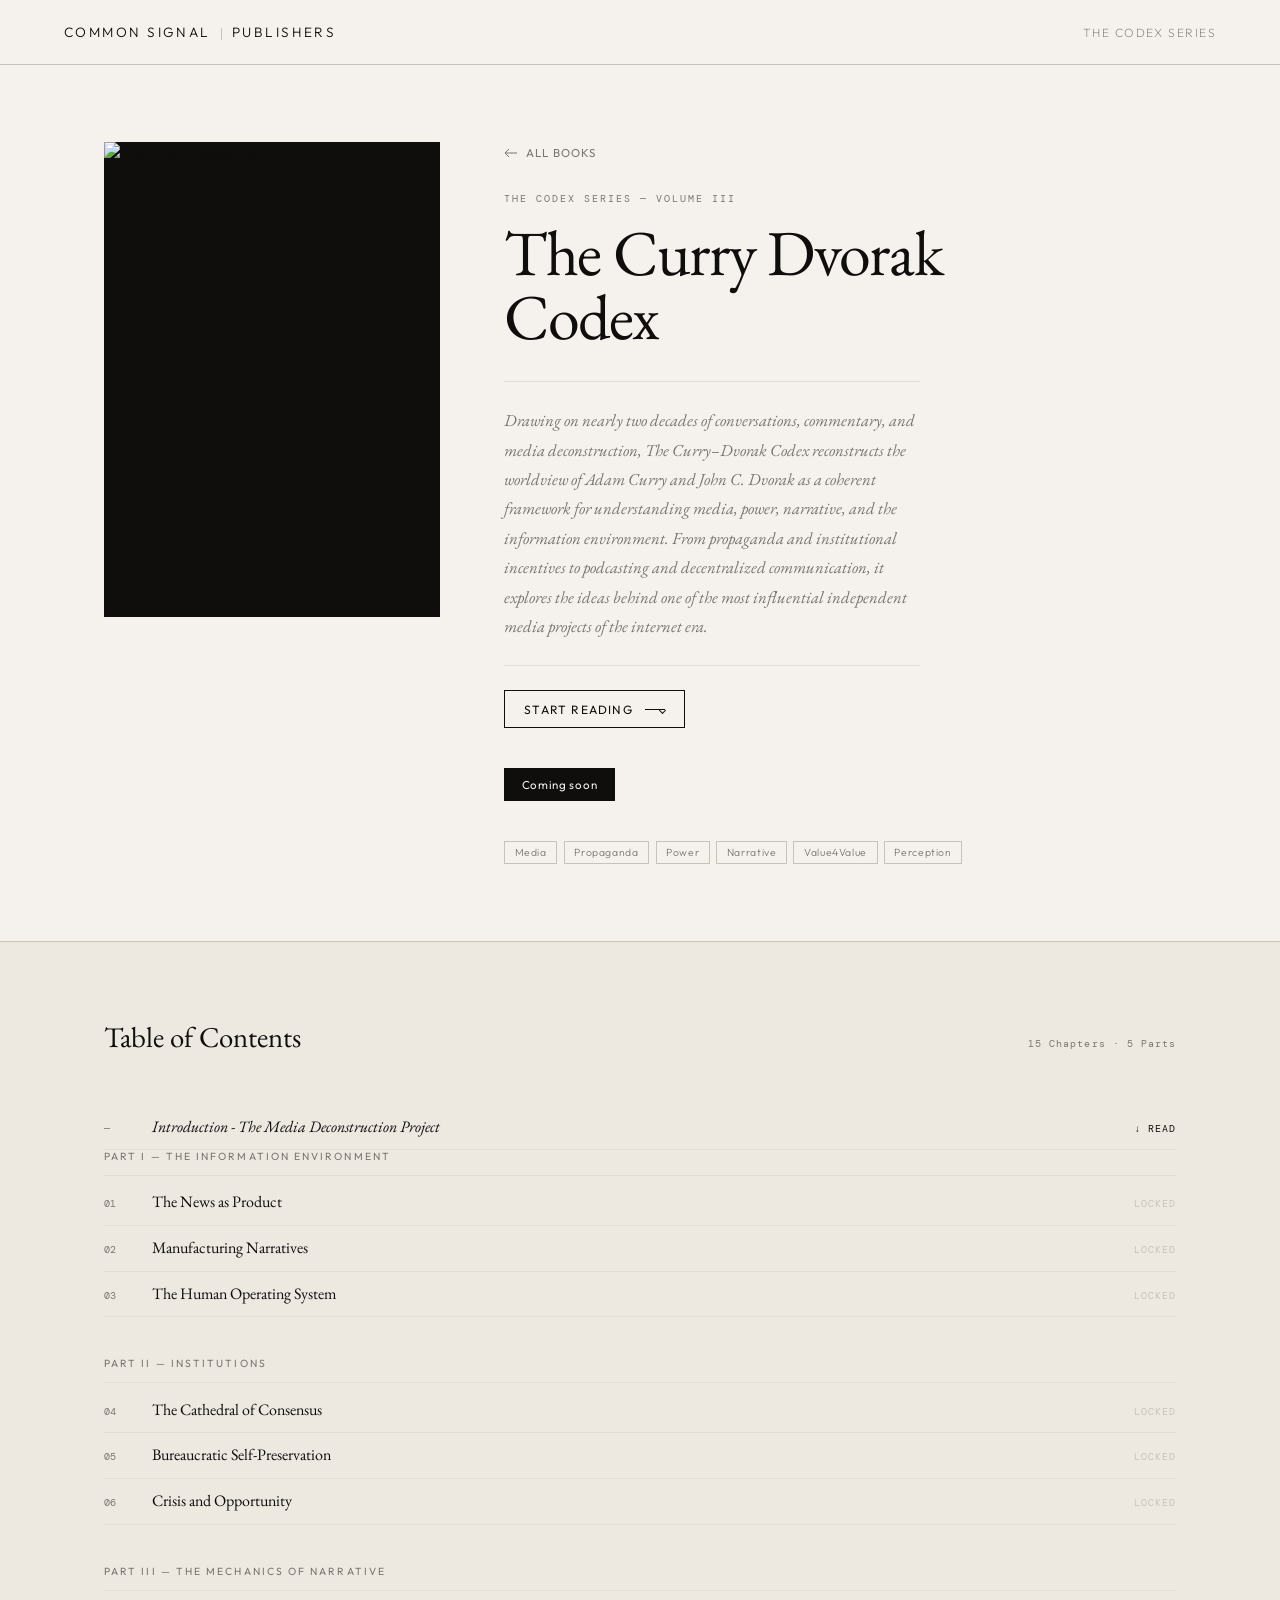
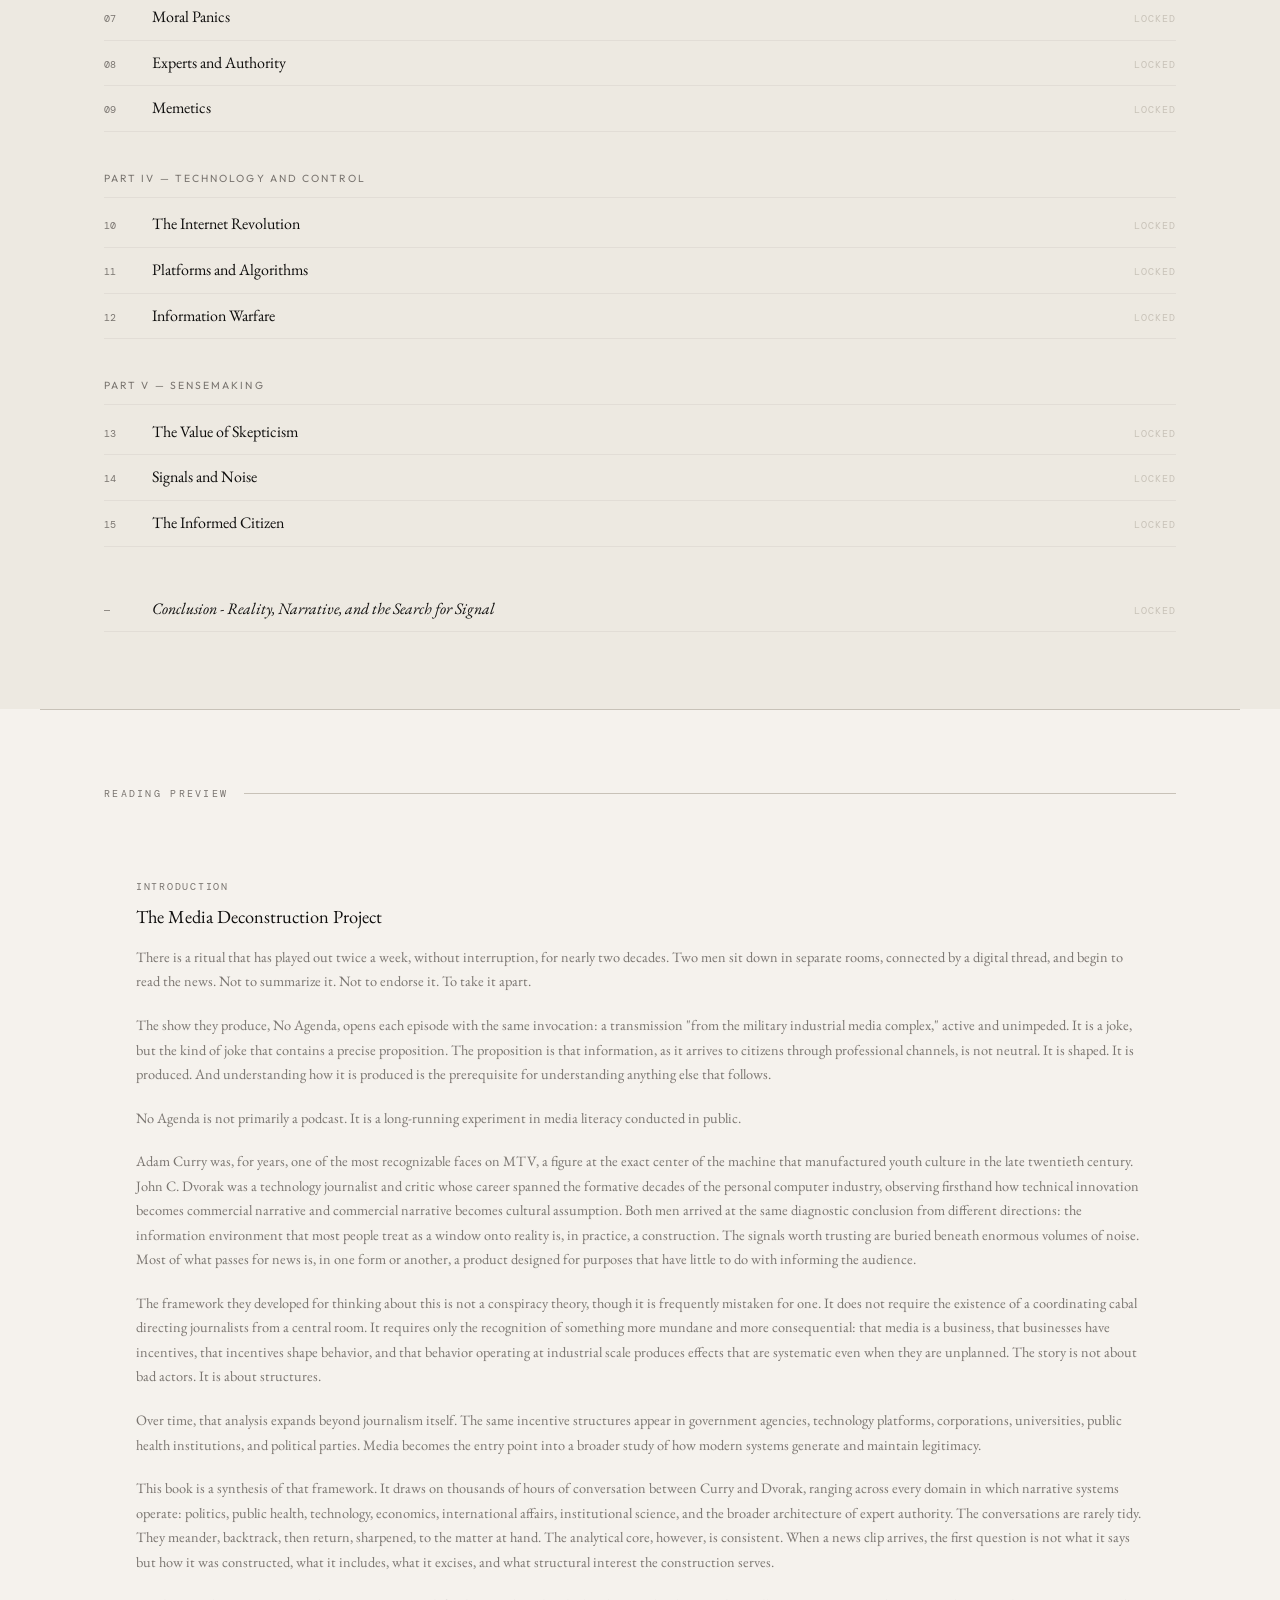
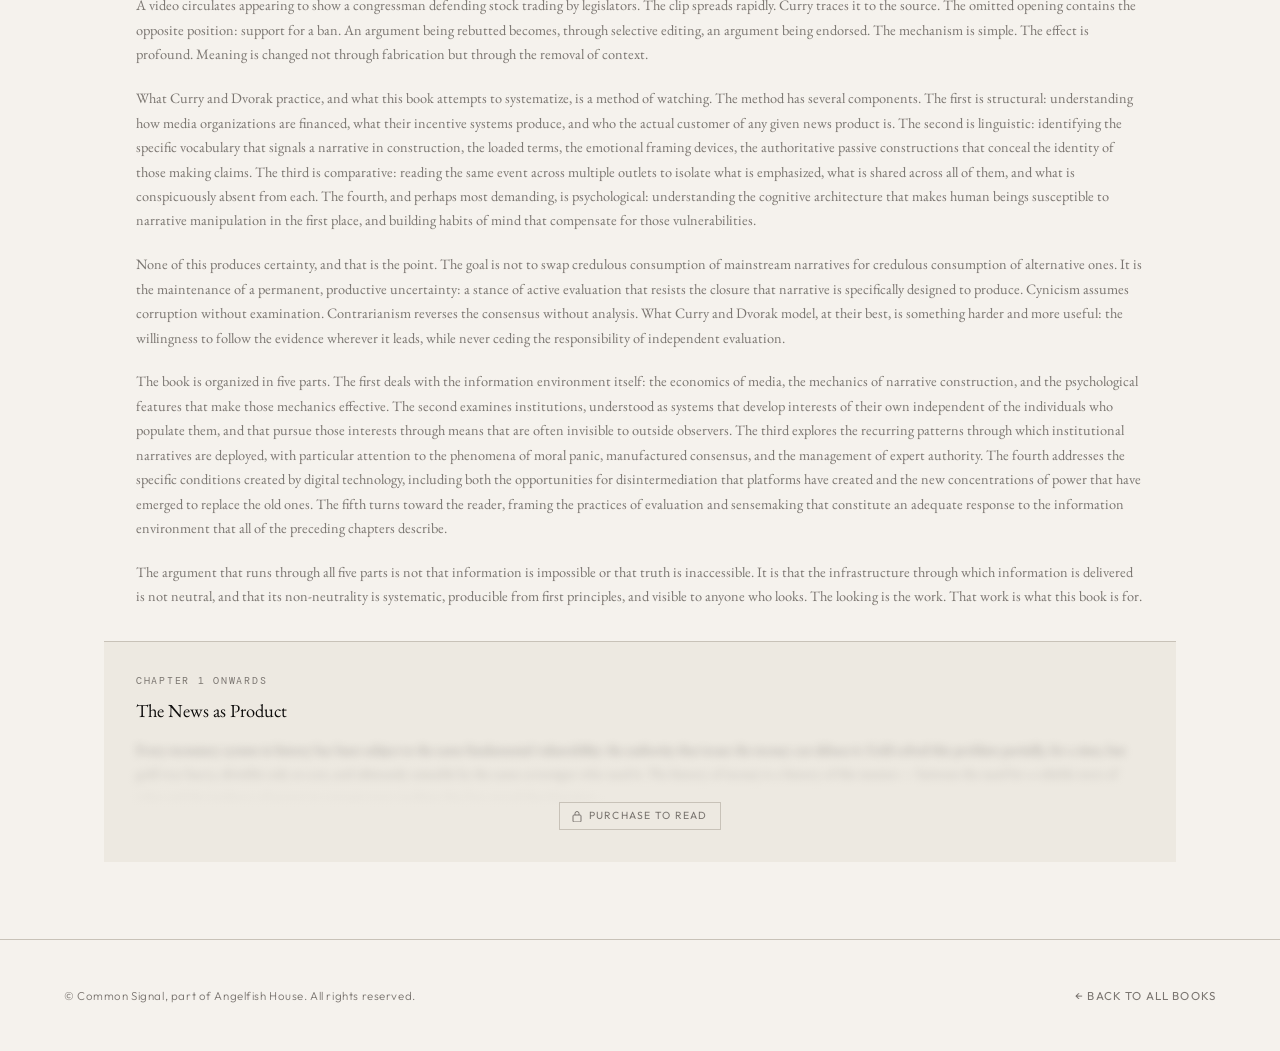
==== currydvorak.html @ f29df6d0 "Add files via upload" ====
<!DOCTYPE html>
<html lang="en">
<head>
<meta charset="UTF-8">
<meta name="viewport" content="width=device-width, initial-scale=1.0">
<title>The Curry Dvorak Codex — Common Signal</title>
<link rel="preconnect" href="https://fonts.googleapis.com">
<link rel="preconnect" href="https://fonts.gstatic.com" crossorigin>
<link rel="stylesheet" href="styles.css">
</head>
<body>

<header class="site-header">
  <div class="header-inner">
    <a class="wordmark" href="index.html">Common Signal<span></span>Publishers</a>
    <span class="series-label-nav">The Codex Series</span>
  </div>
</header>

<div class="book-hero">
  <div class="book-cover-hero">
    <img src="images/currydvorak_cover2.png" alt="The Curry Dvorak cover">
  </div>
  <div class="book-hero-meta">
    <a class="back-link" href="index.html">
      <svg width="14" height="10" viewBox="0 0 14 10" fill="none"><path d="M5 1L1 5l4 4M1 5h12" stroke="currentColor" stroke-width="1"/></svg>
      All books
    </a>
    <p class="book-hero-series">The Codex Series — Volume III</p>
    <h1 class="book-hero-title">The Curry Dvorak<br>Codex</h1>
    <p class="book-hero-synopsis">Drawing on nearly two decades of conversations, commentary, and media deconstruction, The Curry–Dvorak Codex reconstructs the worldview of Adam Curry and John C. Dvorak as a coherent framework for understanding media, power, narrative, and the information environment. From propaganda and institutional incentives to podcasting and decentralized communication, it explores the ideas behind one of the most influential independent media projects of the internet era.</p>
    <a href="#saylor-preview" class="start-reading-btn">Start Reading <span class="start-reading-arrow"></span></a>
    <div class="purchase-section">
        <a href="#" class="purchase-link">Coming soon</a>
    </div>
    <div class="book-themes">
      <span class="theme-tag">Media</span><span class="theme-tag">Propaganda</span><span class="theme-tag">Power</span><span class="theme-tag">Narrative</span><span class="theme-tag">Value4Value</span><span class="theme-tag">Perception</span>
    </div>
  </div>
</div>

<section class="toc-section">
  <div class="toc-inner">
    <div class="toc-header">
      <h2 class="toc-title">Table of Contents</h2>
      <span class="toc-count">15 Chapters · 5 Parts</span>
    </div>
    <div class="toc-intro"><span class="chapter-num">—</span><span class="chapter-title">Introduction - The Media Deconstruction Project</span><a class="chapter-open" href="#currydvorak-preview" style="text-decoration:none;">↓ Read</a></div>
    <div class="toc-part">
      <p class="toc-part-label">Part I — The Information Environment</p>
      <div class="toc-chapter"><span class="chapter-num">01</span><span class="chapter-title">The News as Product</span><span class="chapter-lock">Locked</span></div>
      <div class="toc-chapter"><span class="chapter-num">02</span><span class="chapter-title">Manufacturing Narratives</span><span class="chapter-lock">Locked</span></div>
      <div class="toc-chapter"><span class="chapter-num">03</span><span class="chapter-title">The Human Operating System</span><span class="chapter-lock">Locked</span></div>
    </div>
    <div class="toc-part">
      <p class="toc-part-label">Part II — Institutions</p>
      <div class="toc-chapter"><span class="chapter-num">04</span><span class="chapter-title">The Cathedral of Consensus</span><span class="chapter-lock">Locked</span></div>
      <div class="toc-chapter"><span class="chapter-num">05</span><span class="chapter-title">Bureaucratic Self-Preservation</span><span class="chapter-lock">Locked</span></div>
      <div class="toc-chapter"><span class="chapter-num">06</span><span class="chapter-title">Crisis and Opportunity</span><span class="chapter-lock">Locked</span></div>
    </div>
    <div class="toc-part">
      <p class="toc-part-label">Part III — The Mechanics of Narrative</p>
      <div class="toc-chapter"><span class="chapter-num">07</span><span class="chapter-title">Moral Panics</span><span class="chapter-lock">Locked</span></div>
      <div class="toc-chapter"><span class="chapter-num">08</span><span class="chapter-title">Experts and Authority</span><span class="chapter-lock">Locked</span></div>
      <div class="toc-chapter"><span class="chapter-num">09</span><span class="chapter-title">Memetics</span><span class="chapter-lock">Locked</span></div>
    </div>
    <div class="toc-part">
      <p class="toc-part-label">Part IV — Technology and Control</p>
      <div class="toc-chapter"><span class="chapter-num">10</span><span class="chapter-title">The Internet Revolution</span><span class="chapter-lock">Locked</span></div>
      <div class="toc-chapter"><span class="chapter-num">11</span><span class="chapter-title">Platforms and Algorithms</span><span class="chapter-lock">Locked</span></div>
      <div class="toc-chapter"><span class="chapter-num">12</span><span class="chapter-title">Information Warfare</span><span class="chapter-lock">Locked</span></div>
    </div>
    <div class="toc-part">
      <p class="toc-part-label">Part V — Sensemaking</p>
      <div class="toc-chapter"><span class="chapter-num">13</span><span class="chapter-title">The Value of Skepticism</span><span class="chapter-lock">Locked</span></div>
      <div class="toc-chapter"><span class="chapter-num">14</span><span class="chapter-title">Signals and Noise</span><span class="chapter-lock">Locked</span></div>
      <div class="toc-chapter"><span class="chapter-num">15</span><span class="chapter-title">The Informed Citizen</span><span class="chapter-lock">Locked</span></div>
    </div>
    <div class="toc-conclusion"><span class="chapter-num">—</span><span class="chapter-title">Conclusion - Reality, Narrative, and the Search for Signal</span><span class="chapter-lock">Locked</span></div>
  </div>
</section>

<section class="preview-section" id="saylor-preview">
  <div class="section-label">Reading Preview</div>
  <div class="preview-grid" style="grid-template-columns: 1fr;">
    <div class="preview-card">
      <p class="preview-chapter-label">Introduction</p>
      <h3 class="preview-chapter-title">The Media Deconstruction Project</h3>
      <p class="preview-text">There is a ritual that has played out twice a week, without interruption, for nearly two decades. Two men sit down in separate rooms, connected by a digital thread, and begin to read the news. Not to summarize it. Not to endorse it. To take it apart.</p>
      <p class="preview-text" style="margin-top:1.2rem;">The show they produce, No Agenda, opens each episode with the same invocation: a transmission "from the military industrial media complex," active and unimpeded. It is a joke, but the kind of joke that contains a precise proposition. The proposition is that information, as it arrives to citizens through professional channels, is not neutral. It is shaped. It is produced. And understanding how it is produced is the prerequisite for understanding anything else that follows.</p>
      <p class="preview-text" style="margin-top:1.2rem;">No Agenda is not primarily a podcast. It is a long-running experiment in media literacy conducted in public.</p>
      <p class="preview-text" style="margin-top:1.2rem;">Adam Curry was, for years, one of the most recognizable faces on MTV, a figure at the exact center of the machine that manufactured youth culture in the late twentieth century. John C. Dvorak was a technology journalist and critic whose career spanned the formative decades of the personal computer industry, observing firsthand how technical innovation becomes commercial narrative and commercial narrative becomes cultural assumption. Both men arrived at the same diagnostic conclusion from different directions: the information environment that most people treat as a window onto reality is, in practice, a construction. The signals worth trusting are buried beneath enormous volumes of noise. Most of what passes for news is, in one form or another, a product designed for purposes that have little to do with informing the audience.</p>
      <p class="preview-text" style="margin-top:1.2rem;">The framework they developed for thinking about this is not a conspiracy theory, though it is frequently mistaken for one. It does not require the existence of a coordinating cabal directing journalists from a central room. It requires only the recognition of something more mundane and more consequential: that media is a business, that businesses have incentives, that incentives shape behavior, and that behavior operating at industrial scale produces effects that are systematic even when they are unplanned. The story is not about bad actors. It is about structures.</p>
      <p class="preview-text" style="margin-top:1.2rem;">Over time, that analysis expands beyond journalism itself. The same incentive structures appear in government agencies, technology platforms, corporations, universities, public health institutions, and political parties. Media becomes the entry point into a broader study of how modern systems generate and maintain legitimacy.</p>
      <p class="preview-text" style="margin-top:1.2rem;">This book is a synthesis of that framework. It draws on thousands of hours of conversation between Curry and Dvorak, ranging across every domain in which narrative systems operate: politics, public health, technology, economics, international affairs, institutional science, and the broader architecture of expert authority. The conversations are rarely tidy. They meander, backtrack, then return, sharpened, to the matter at hand. The analytical core, however, is consistent. When a news clip arrives, the first question is not what it says but how it was constructed, what it includes, what it excises, and what structural interest the construction serves.</p>
      <p class="preview-text" style="margin-top:1.2rem;">A video circulates appearing to show a congressman defending stock trading by legislators. The clip spreads rapidly. Curry traces it to the source. The omitted opening contains the opposite position: support for a ban. An argument being rebutted becomes, through selective editing, an argument being endorsed. The mechanism is simple. The effect is profound. Meaning is changed not through fabrication but through the removal of context.</p>
      <p class="preview-text" style="margin-top:1.2rem;">What Curry and Dvorak practice, and what this book attempts to systematize, is a method of watching. The method has several components. The first is structural: understanding how media organizations are financed, what their incentive systems produce, and who the actual customer of any given news product is. The second is linguistic: identifying the specific vocabulary that signals a narrative in construction, the loaded terms, the emotional framing devices, the authoritative passive constructions that conceal the identity of those making claims. The third is comparative: reading the same event across multiple outlets to isolate what is emphasized, what is shared across all of them, and what is conspicuously absent from each. The fourth, and perhaps most demanding, is psychological: understanding the cognitive architecture that makes human beings susceptible to narrative manipulation in the first place, and building habits of mind that compensate for those vulnerabilities.</p>
      <p class="preview-text" style="margin-top:1.2rem;">None of this produces certainty, and that is the point. The goal is not to swap credulous consumption of mainstream narratives for credulous consumption of alternative ones. It is the maintenance of a permanent, productive uncertainty: a stance of active evaluation that resists the closure that narrative is specifically designed to produce. Cynicism assumes corruption without examination. Contrarianism reverses the consensus without analysis. What Curry and Dvorak model, at their best, is something harder and more useful: the willingness to follow the evidence wherever it leads, while never ceding the responsibility of independent evaluation.</p>
      <p class="preview-text" style="margin-top:1.2rem;">The book is organized in five parts. The first deals with the information environment itself: the economics of media, the mechanics of narrative construction, and the psychological features that make those mechanics effective. The second examines institutions, understood as systems that develop interests of their own independent of the individuals who populate them, and that pursue those interests through means that are often invisible to outside observers. The third explores the recurring patterns through which institutional narratives are deployed, with particular attention to the phenomena of moral panic, manufactured consensus, and the management of expert authority. The fourth addresses the specific conditions created by digital technology, including both the opportunities for disintermediation that platforms have created and the new concentrations of power that have emerged to replace the old ones. The fifth turns toward the reader, framing the practices of evaluation and sensemaking that constitute an adequate response to the information environment that all of the preceding chapters describe.</p>
      <p class="preview-text" style="margin-top:1.2rem;">The argument that runs through all five parts is not that information is impossible or that truth is inaccessible. It is that the infrastructure through which information is delivered is not neutral, and that its non-neutrality is systematic, producible from first principles, and visible to anyone who looks. The looking is the work. That work is what this book is for.</p>


    </div>

    <div class="preview-card locked" style="min-height: 220px;">
      <p class="preview-chapter-label">Chapter 1 onwards</p>
      <h3 class="preview-chapter-title">The News as Product</h3>
      <p class="preview-blur">Every monetary system in history has been subject to the same fundamental vulnerability: the authority that issues the money can debase it. Gold solved this problem partially, for a time, but gold was heavy, divisible only at cost, and ultimately seizeable by the same sovereigns who used it. The history of money is a history of this tension — between the need for a reliable store of value and the tendency of power to corrupt every medium that has served that function...</p>
      <div class="locked-overlay">
        <span class="locked-badge"><svg width="10" height="12" viewBox="0 0 10 12" fill="none"><rect x="1" y="5" width="8" height="7" rx="1" stroke="currentColor" stroke-width="1"/><path d="M3 5V3.5a2 2 0 0 1 4 0V5" stroke="currentColor" stroke-width="1"/></svg>Purchase to read</span>
      </div>
    </div>
  </div>
</section>

<footer class="site-footer">
  <div class="footer-inner">
    <p class="footer-copy">© Common Signal, part of Angelfish House. All rights reserved.</p>
    <a class="back-link" href="index.html" style="margin:0;">← Back to all books</a>
  </div>
</footer>

</body>
</html>
---- styles.css ----
@import url('https://fonts.googleapis.com/css2?family=EB+Garamond:ital,wght@0,400;0,500;0,600;1,400;1,500&family=Outfit:wght@200;300;400;500&family=DM+Mono:wght@300;400&display=swap');

:root {
  --ink: #0f0e0d;
  --paper: #f5f2ed;
  --paper-warm: #ede9e1;
  --rule: #c8c2b8;
  --rule-light: #e2ddd6;
  --muted: #7a7570;
  --serif: 'EB Garamond', Georgia, serif;
  --sans: 'Outfit', system-ui, sans-serif;
  --mono: 'DM Mono', monospace;
}

*, *::before, *::after { box-sizing: border-box; margin: 0; padding: 0; }
html { font-size: 16px; scroll-behavior: smooth; }
body { background: var(--paper); color: var(--ink); font-family: var(--serif); -webkit-font-smoothing: antialiased; overflow-x: hidden; }

/* ── HEADER ── */
.site-header { border-bottom: 1px solid var(--rule); padding: 0 clamp(1.5rem, 5vw, 4rem); position: sticky; top: 0; background: var(--paper); z-index: 100; }
.header-inner { max-width: 1200px; margin: 0 auto; display: flex; align-items: center; justify-content: space-between; height: 64px; }
.wordmark { font-family: var(--sans); font-weight: 300; font-size: 0.85rem; letter-spacing: 0.18em; text-transform: uppercase; text-decoration: none; color: var(--ink); }
.wordmark span { display: inline-block; width: 1px; height: 12px; background: var(--rule); margin: 0 10px; vertical-align: middle; }
.series-label-nav { font-family: var(--sans); font-weight: 200; font-size: 0.75rem; letter-spacing: 0.12em; text-transform: uppercase; color: var(--muted); }

.skip-to-content {
  position: absolute;
  top: -100%;
  left: 0;
  padding: 0.5rem 1rem;
  background: var(--ink);
  color: var(--paper);
  font-family: var(--sans);
  font-size: 0.75rem;
  text-decoration: none;
  z-index: 9999;
  transition: top 0.2s;
}

/* ── HERO ── */
.hero { max-width: 1200px; margin: 0 auto; padding: clamp(4rem, 10vw, 9rem) clamp(1.5rem, 5vw, 4rem) clamp(3rem, 6vw, 6rem); }
.hero-eyebrow { font-family: var(--mono); font-size: 0.68rem; letter-spacing: 0.2em; text-transform: uppercase; color: var(--muted); margin-bottom: 2rem; }
.hero-title { font-size: clamp(3rem, 8vw, 7rem); font-weight: 400; line-height: 0.95; letter-spacing: -0.01em; margin-bottom: 2.5rem; max-width: 14ch; }
.hero-title em { font-style: italic; color: var(--muted); }
.hero-rule { width: 60px; height: 1px; background: var(--ink); margin-bottom: 2rem; }
.hero-body { font-size: clamp(1rem, 1.8vw, 1.2rem); line-height: 1.7; color: var(--muted); max-width: 52ch; font-style: italic; }

/* ── BOOKS GRID ── */
.books-section { border-top: 1px solid var(--rule); background: var(--paper-warm); }
.books-inner { max-width: 1200px; margin: 0 auto; padding: clamp(3rem, 7vw, 6rem) clamp(1.5rem, 5vw, 4rem); }
.section-label { font-family: var(--mono); font-size: 0.65rem; letter-spacing: 0.22em; text-transform: uppercase; color: var(--muted); margin-bottom: 3rem; display: flex; align-items: center; gap: 1rem; }
.section-label::after { content: ''; flex: 1; height: 1px; background: var(--rule); }
.books-grid { display: grid; grid-template-columns: repeat(auto-fit, minmax(300px, 1fr)); gap: 1px; background: var(--rule); }

.book-card { background: var(--paper-warm); padding: clamp(2rem, 4vw, 3.5rem); text-decoration: none; color: inherit; display: flex; flex-direction: column; gap: 2rem; transition: background 0.25s ease; cursor: pointer; }
.book-card:hover { background: #e8e3da; }

/* ── COVER IMAGE ── */
.book-cover-wrap {
  width: 100%;
  aspect-ratio: 1/1.414;
  background: var(--ink);
  position: relative;
  overflow: hidden;
}

.book-cover-wrap img {
  width: 100%;
  height: 100%;
  object-fit: cover;
  object-position: center;
  display: block;
}

.book-meta {}
.book-series-tag { font-family: var(--mono); font-size: 0.62rem; letter-spacing: 0.18em; text-transform: uppercase; color: var(--muted); margin-bottom: 0.75rem; }
.book-title { font-size: clamp(1.6rem, 3vw, 2.2rem); font-weight: 400; line-height: 1.1; letter-spacing: -0.01em; margin-bottom: 1rem; }
.book-themes { display: flex; flex-wrap: wrap; gap: 0.4rem; }
.theme-tag { font-family: var(--sans); font-size: 0.65rem; font-weight: 300; letter-spacing: 0.06em; color: var(--muted); border: 1px solid var(--rule); padding: 0.25rem 0.6rem; }
.book-cta { margin-top: auto; display: flex; align-items: center; gap: 0.75rem; font-family: var(--sans); font-size: 0.75rem; font-weight: 400; letter-spacing: 0.08em; text-transform: uppercase; color: var(--ink); }
.book-cta-arrow { width: 24px; height: 1px; background: var(--ink); position: relative; transition: width 0.25s ease; }
.book-cta-arrow::after { content: ''; position: absolute; right: 0; top: -3px; width: 6px; height: 6px; border-right: 1px solid var(--ink); border-top: 1px solid var(--ink); transform: rotate(45deg); }
.book-card:hover .book-cta-arrow { width: 40px; }

/* ── THEMES BAND ── */
.themes-band { border-top: 1px solid var(--rule); border-bottom: 1px solid var(--rule); overflow: hidden; padding: 1rem 0; background: var(--paper); }
.themes-scroll { display: flex; gap: 3rem; animation: scrollThemes 30s linear infinite; white-space: nowrap; width: max-content; }
.themes-scroll span { font-family: var(--mono); font-size: 0.65rem; letter-spacing: 0.2em; text-transform: uppercase; color: var(--muted); }
.themes-scroll span.sep { color: var(--rule); }
@keyframes scrollThemes { from { transform: translateX(0); } to { transform: translateX(-50%); } }

/* ── FOOTER ── */
.site-footer { border-top: 1px solid var(--rule); padding: 3rem clamp(1.5rem, 5vw, 4rem); }
.footer-inner { max-width: 1200px; margin: 0 auto; display: flex; align-items: center; justify-content: space-between; flex-wrap: wrap; gap: 1rem; }
.footer-copy { font-family: var(--sans); font-size: 0.72rem; font-weight: 300; color: var(--muted); letter-spacing: 0.05em; }

/* ── BOOK DETAIL HERO ── */
.book-hero { max-width: 1200px; margin: 0 auto; padding: clamp(3rem, 6vw, 6rem) clamp(1.5rem, 5vw, 4rem); display: grid; grid-template-columns: 1fr 2fr; gap: clamp(2rem, 5vw, 5rem); align-items: start; }
@media (max-width: 680px) { .book-hero { grid-template-columns: 1fr; } .book-cover-hero { max-width: 220px; } }

.book-cover-hero {
  width: 100%;
  aspect-ratio: 1/1.414;
  overflow: hidden;
  background: var(--ink);
}

.book-cover-hero img {
  width: 100%;
  height: 100%;
  object-fit: cover;
  object-position: center;
  display: block;
}

.back-link { display: inline-flex; align-items: center; gap: 0.5rem; font-family: var(--sans); font-size: 0.72rem; letter-spacing: 0.1em; text-transform: uppercase; color: var(--muted); text-decoration: none; margin-bottom: 2rem; transition: color 0.2s; }
.back-link:hover { color: var(--ink); }
.back-link svg { transition: transform 0.2s; }
.back-link:hover svg { transform: translateX(-3px); }
.book-hero-series { font-family: var(--mono); font-size: 0.62rem; letter-spacing: 0.2em; text-transform: uppercase; color: var(--muted); margin-bottom: 1rem; }
.book-hero-title { font-size: clamp(2.4rem, 5vw, 4.5rem); font-weight: 400; line-height: 1; letter-spacing: -0.02em; margin-bottom: 2rem; }
.book-hero-synopsis { font-size: 1.05rem; line-height: 1.75; color: var(--muted); font-style: italic; max-width: 52ch; margin-bottom: 1.5rem; padding: 1.5rem 0; border-top: 1px solid var(--rule-light); border-bottom: 1px solid var(--rule-light); }
.start-reading-btn { display: inline-flex; align-items: center; gap: 0.75rem; font-family: var(--sans); font-size: 0.75rem; font-weight: 400; letter-spacing: 0.1em; text-transform: uppercase; text-decoration: none; color: var(--ink); border: 1px solid var(--ink); padding: 0.65rem 1.2rem; margin-bottom: 2.5rem; transition: background 0.2s, color 0.2s; }
.start-reading-btn:hover { background: var(--ink); color: var(--paper); }
.start-reading-arrow { width: 20px; height: 1px; background: currentColor; position: relative; transition: width 0.2s; }
.start-reading-arrow::after { content: ''; position: absolute; right: 0; bottom: -3px; width: 5px; height: 5px; border-right: 1px solid currentColor; border-bottom: 1px solid currentColor; transform: rotate(45deg); }
.start-reading-btn:hover .start-reading-arrow { width: 30px; }

.purchase-section { margin-bottom: 2.5rem; }
.purchase-label { font-family: var(--mono); font-size: 0.62rem; letter-spacing: 0.18em; text-transform: uppercase; color: var(--muted); margin-bottom: 1rem; }
.purchase-links { display: flex; flex-wrap: wrap; gap: 0.5rem; }
.purchase-link { display: inline-flex; align-items: center; gap: 0.4rem; font-family: var(--sans); font-size: 0.72rem; font-weight: 400; letter-spacing: 0.06em; text-decoration: none; color: var(--paper); background: var(--ink); padding: 0.55rem 1.1rem; transition: background 0.2s; }
.purchase-link:hover { background: var(--muted); }
.purchase-link.secondary { background: transparent; color: var(--ink); border: 1px solid var(--rule); }
.purchase-link.secondary:hover { background: var(--rule-light); }

/* ── TOC ── */
.toc-section { border-top: 1px solid var(--rule); background: var(--paper-warm); }
.toc-inner { max-width: 1200px; margin: 0 auto; padding: clamp(3rem, 6vw, 5rem) clamp(1.5rem, 5vw, 4rem); }
.toc-header { display: flex; align-items: baseline; justify-content: space-between; margin-bottom: 3rem; gap: 1rem; }
.toc-title { font-size: clamp(1.3rem, 2.5vw, 1.8rem); font-weight: 400; }
.toc-count { font-family: var(--mono); font-size: 0.65rem; color: var(--muted); letter-spacing: 0.1em; }
.toc-part { margin-bottom: 2.5rem; }
.toc-part-label { font-family: var(--sans); font-size: 0.65rem; font-weight: 400; letter-spacing: 0.2em; text-transform: uppercase; color: var(--muted); padding-bottom: 0.75rem; border-bottom: 1px solid var(--rule-light); margin-bottom: 0.25rem; }
.toc-chapter { display: flex; align-items: baseline; gap: 1rem; padding: 0.7rem 0; border-bottom: 1px solid var(--rule-light); }
.chapter-num { font-family: var(--mono); font-size: 0.65rem; color: var(--muted); min-width: 2rem; flex-shrink: 0; }
.chapter-title { font-size: 1rem; font-weight: 400; flex: 1; line-height: 1.4; }
.chapter-lock { font-family: var(--mono); font-size: 0.6rem; letter-spacing: 0.1em; color: var(--rule); text-transform: uppercase; flex-shrink: 0; }
.chapter-open { font-family: var(--mono); font-size: 0.6rem; letter-spacing: 0.1em; color: var(--ink); text-transform: uppercase; flex-shrink: 0; }
.chapter-open:hover { text-decoration: underline !important; }
.toc-intro, .toc-conclusion { display: flex; align-items: baseline; gap: 1rem; padding: 0.7rem 0; border-bottom: 1px solid var(--rule-light); }
.toc-intro .chapter-title, .toc-conclusion .chapter-title { font-style: italic; }

/* ── PREVIEW ── */
.preview-section { border-top: 1px solid var(--rule); max-width: 1200px; margin: 0 auto; padding: clamp(3rem, 6vw, 5rem) clamp(1.5rem, 5vw, 4rem); }
.preview-grid { display: grid; grid-template-columns: repeat(auto-fit, minmax(280px, 1fr)); gap: 1px; background: var(--rule); margin-top: 2rem; }
.preview-card { background: var(--paper); padding: 2rem; position: relative; overflow: hidden; }
.preview-card.locked { background: var(--paper-warm); cursor: not-allowed; }
.preview-chapter-label { font-family: var(--mono); font-size: 0.6rem; letter-spacing: 0.18em; text-transform: uppercase; color: var(--muted); margin-bottom: 0.75rem; }
.preview-chapter-title { font-size: 1.15rem; font-weight: 400; margin-bottom: 1rem; line-height: 1.3; }
.preview-text { font-size: 0.9rem; line-height: 1.7; color: var(--muted); }
.preview-blur { margin-top: 1rem; filter: blur(4px); user-select: none; pointer-events: none; opacity: 0.5; font-size: 0.88rem; line-height: 1.7; }
.locked-overlay { position: absolute; inset: 0; display: flex; flex-direction: column; align-items: center; justify-content: flex-end; padding-bottom: 2rem; background: linear-gradient(to bottom, transparent 40%, var(--paper-warm) 75%); }
.locked-badge { display: inline-flex; align-items: center; gap: 0.4rem; font-family: var(--sans); font-size: 0.65rem; font-weight: 400; letter-spacing: 0.12em; text-transform: uppercase; color: var(--muted); border: 1px solid var(--rule); padding: 0.4rem 0.8rem; background: var(--paper-warm); }

/* ── ANIMATIONS ── */
@keyframes fadeUp { from { opacity: 0; transform: translateY(20px); } to { opacity: 1; transform: translateY(0); } }
.fade-up { opacity: 0; animation: fadeUp 0.7s ease forwards; }
.fade-up:nth-child(1) { animation-delay: 0.05s; }
.fade-up:nth-child(2) { animation-delay: 0.15s; }
.fade-up:nth-child(3) { animation-delay: 0.25s; }
.fade-up:nth-child(4) { animation-delay: 0.35s; }

@media (max-width: 600px) { .header-inner { height: 56px; } .series-label-nav { display: none; } .books-grid { grid-template-columns: 1fr; } }
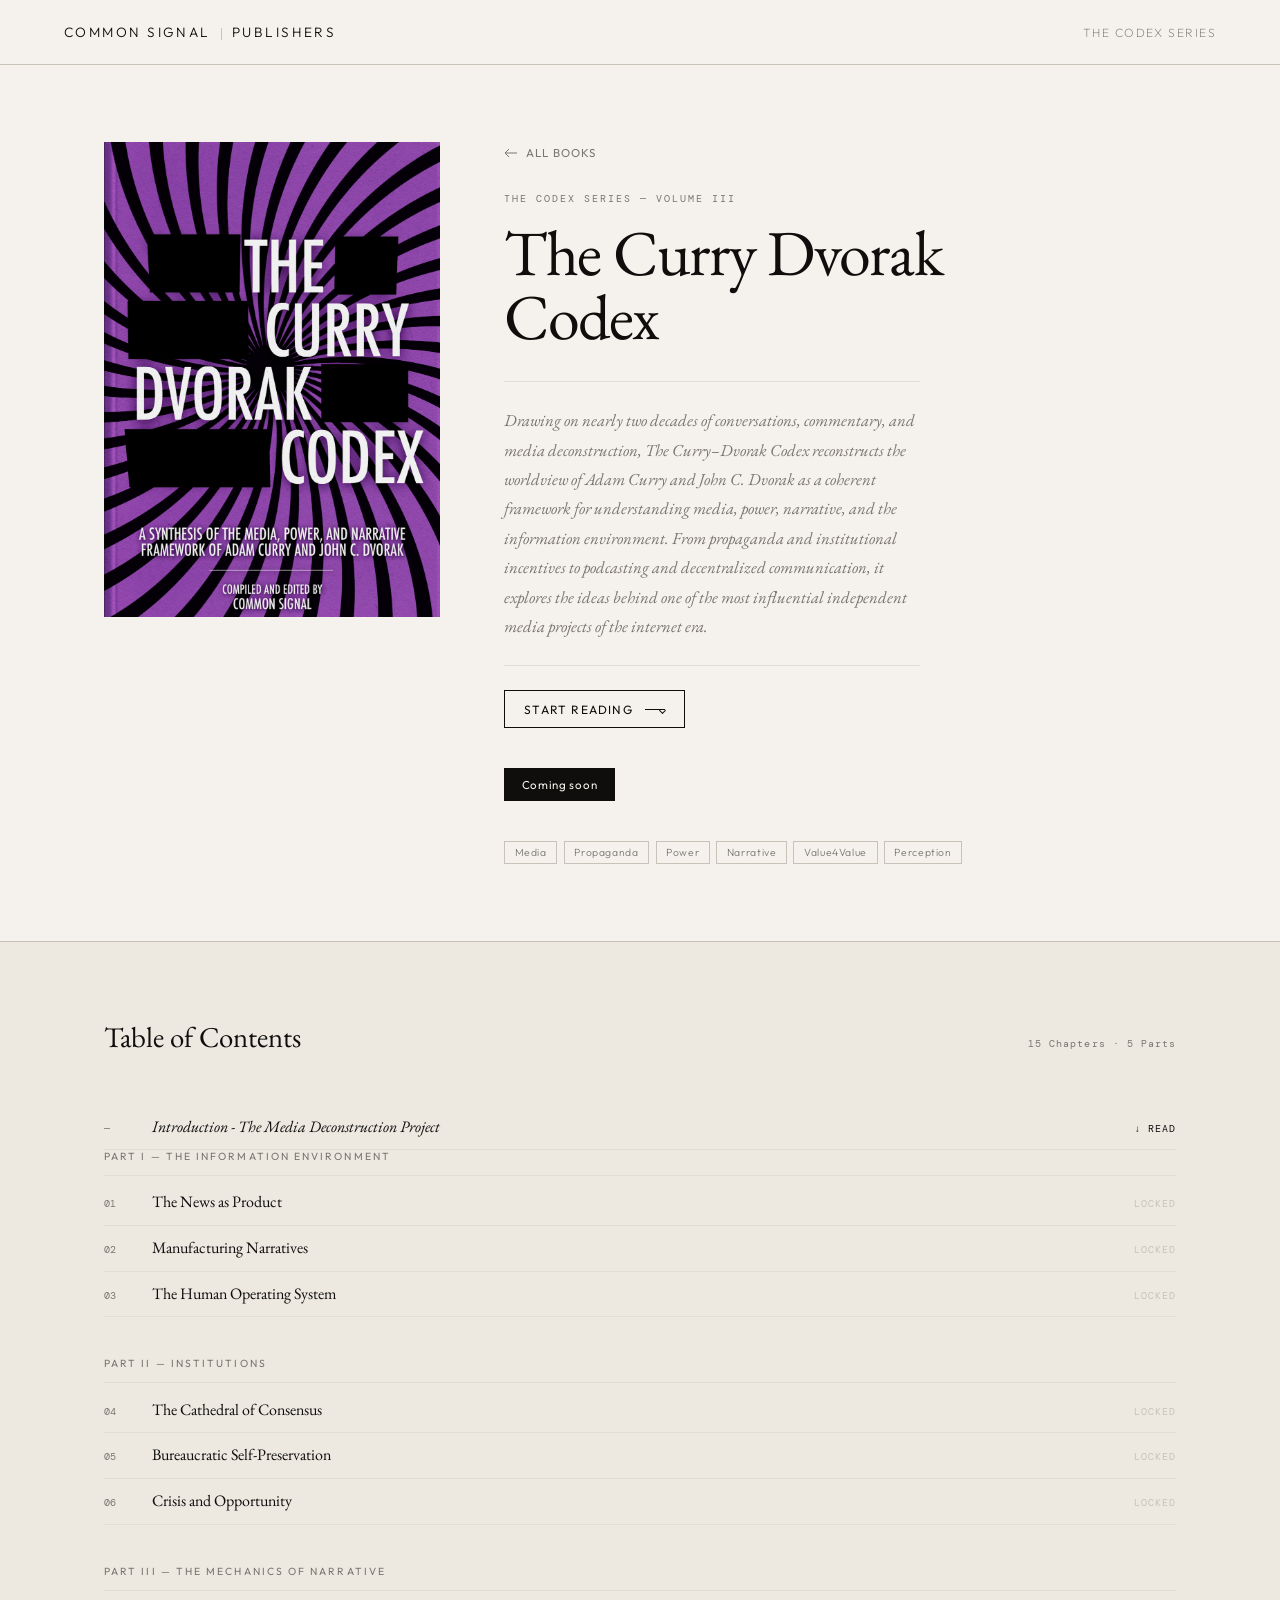
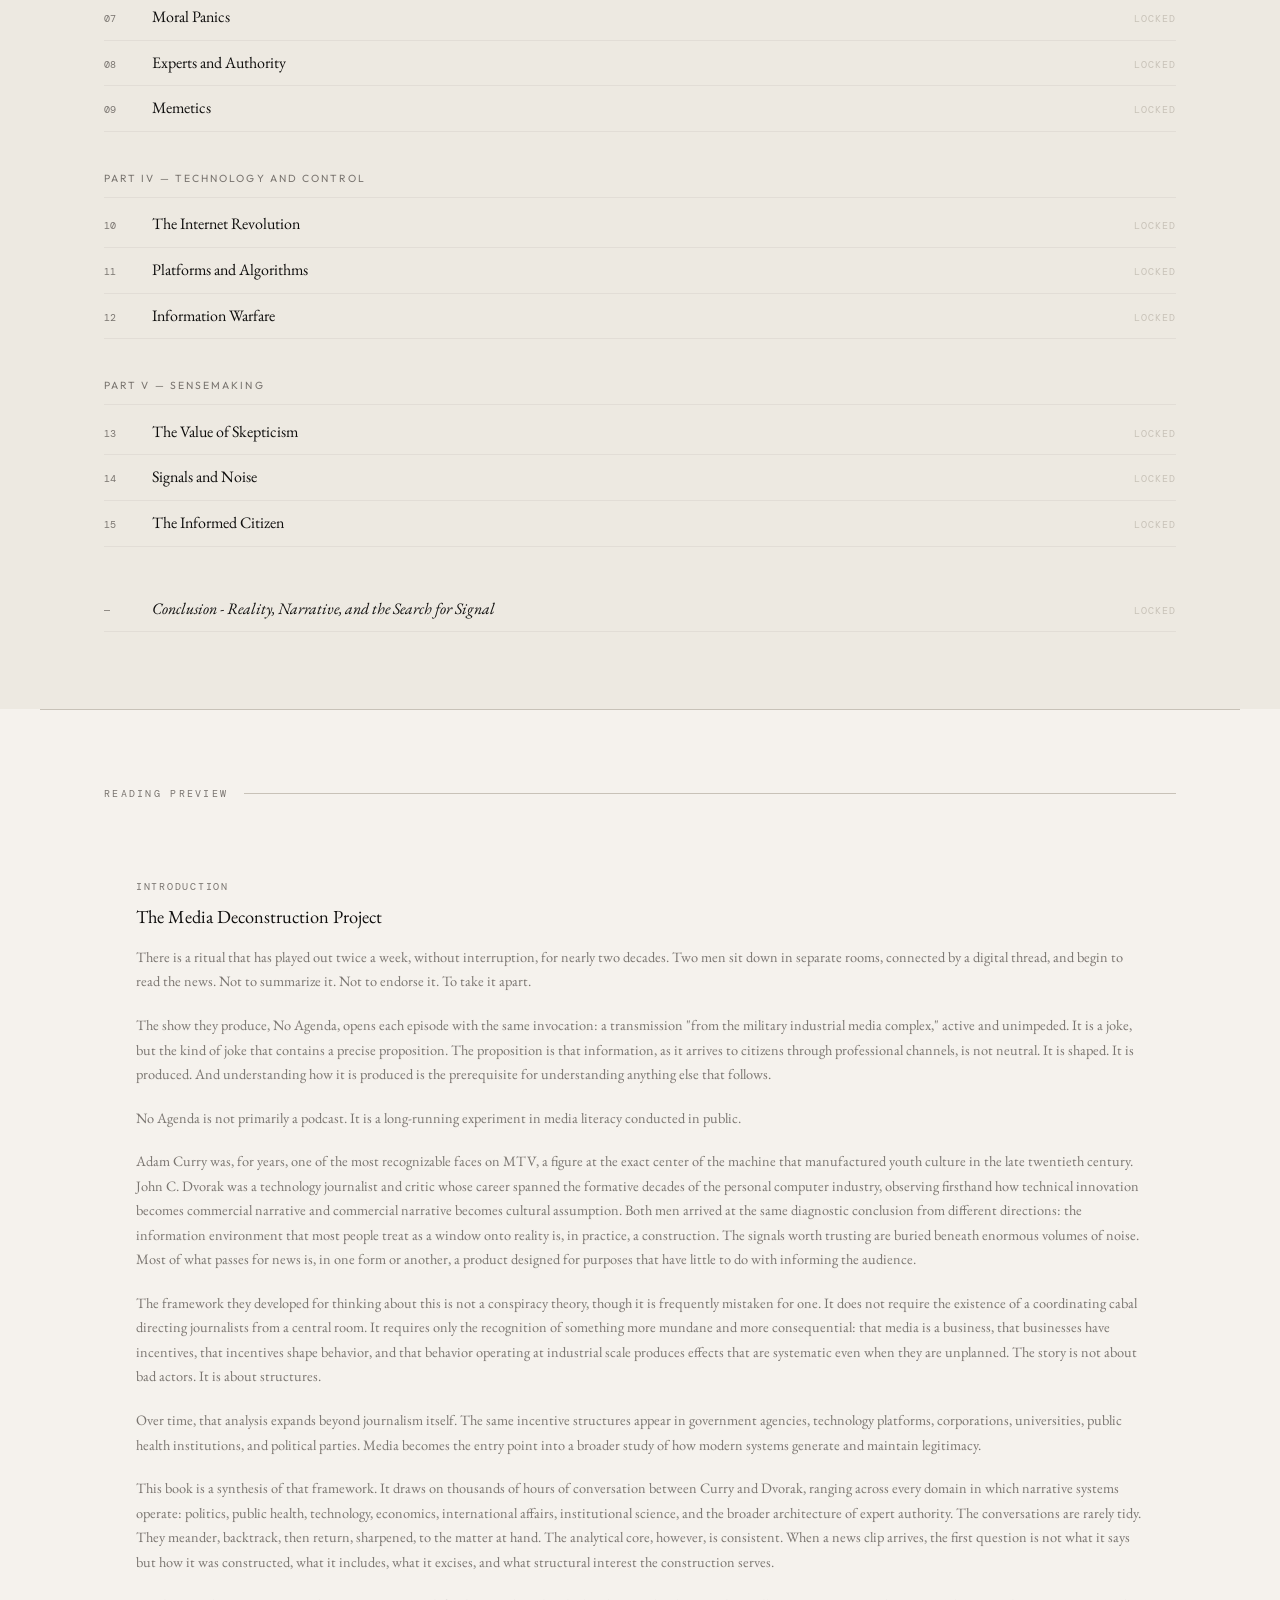
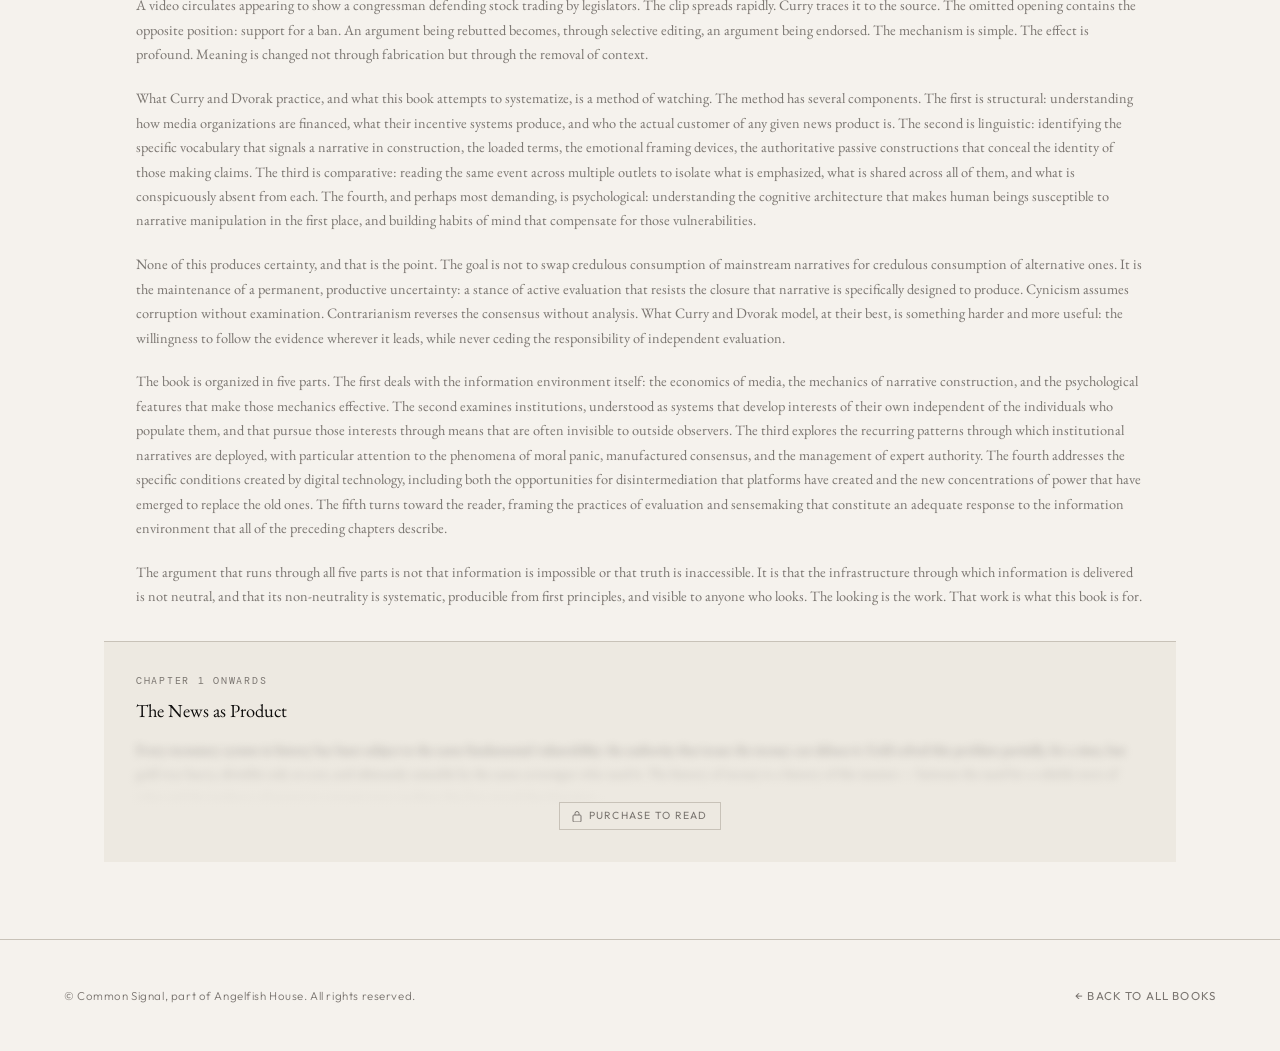
==== commit 64561b5b: "Update currydvorak.html" ====
--- a/currydvorak.html
+++ b/currydvorak.html
@@ -80,7 +80,7 @@
   </div>
 </section>
 
-<section class="preview-section" id="saylor-preview">
+<section class="preview-section" id="currydvorak-preview">
   <div class="section-label">Reading Preview</div>
   <div class="preview-grid" style="grid-template-columns: 1fr;">
     <div class="preview-card">
